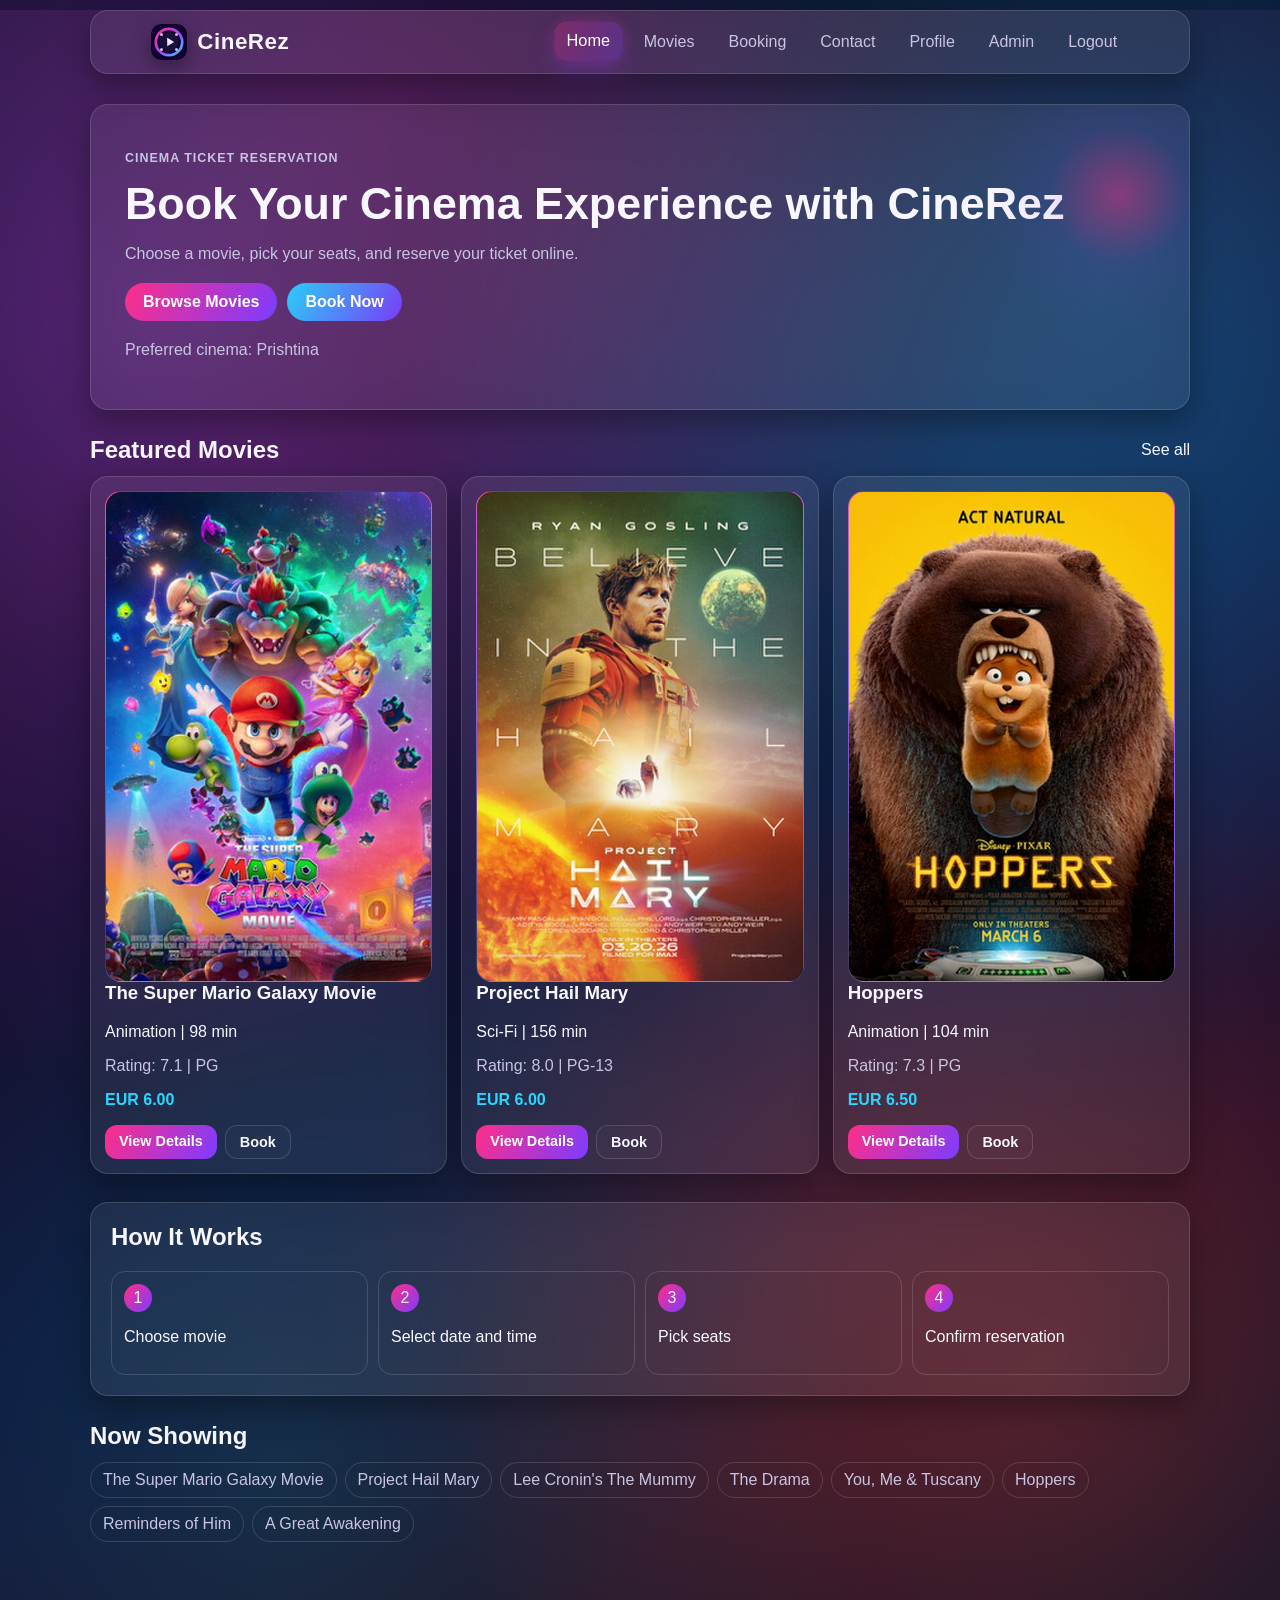
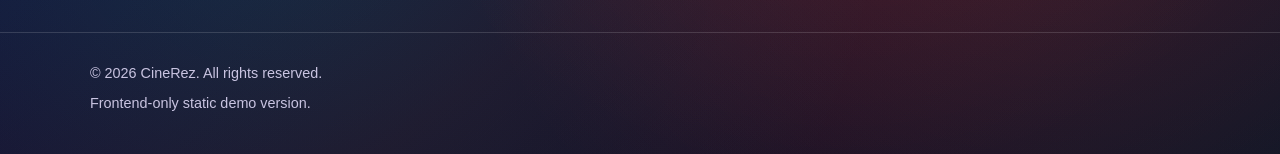
==== index.html @ 10717998 "Added Front-end Structure" ====
<!DOCTYPE html>
<html lang="en">
<head>
    <meta charset="UTF-8">
    <meta name="viewport" content="width=device-width, initial-scale=1.0">
    <title>Home | CineRez</title>
    <link rel="stylesheet" href="css/style.css">
    <noscript><style>body{opacity:1!important;transform:none!important;}</style></noscript>
    <script defer src="js/main.js"></script>
</head>
<body>
<div class="background-overlay"></div>

<header class="site-header glass">
    <div class="container nav-wrap">
        <a class="logo" href="index.html" aria-label="CineRez home">
            <img src="images/cinerez-logo.svg" alt="CineRez logo">
            <span>CineRez</span>
        </a>
        <button class="menu-toggle" id="menuToggle" aria-label="Toggle menu">Menu</button>
        <nav id="mainNav">
            <a class="active" href="index.html">Home</a>
            <a href="movies.html">Movies</a>
            <a href="booking.html">Booking</a>
            <a href="contact.html">Contact</a>
            <a href="profile.html">Profile</a>
            <a href="admin.html">Admin</a>
            <a href="login.html">Logout</a>
        </nav>
    </div>
</header>

<main class="container">
    <section class="hero glass">
        <div class="hero-content">
            <p class="eyebrow">Cinema Ticket Reservation</p>
            <h1>Book Your Cinema Experience with CineRez</h1>
            <p>Choose a movie, pick your seats, and reserve your ticket online.</p>
            <div class="hero-actions">
                <a class="btn btn-primary" href="movies.html">Browse Movies</a>
                <a class="btn btn-secondary" href="movies.html">Book Now</a>
            </div>
            <p class="small-muted">Preferred cinema: Prishtina</p>
        </div>
        <div class="hero-glow"></div>
    </section>

    <section>
        <div class="section-head">
            <h2>Featured Movies</h2>
            <a href="movies.html">See all</a>
        </div>
        <div class="movie-grid">
            <article class="movie-card glass">
                <div class="poster-placeholder"><img src="images/movie1.jpg" alt="The Super Mario Galaxy Movie poster"></div>
                <h3>The Super Mario Galaxy Movie</h3>
                <p>Animation | 98 min</p>
                <p class="rating">Rating: 7.1 | PG</p>
                <p class="price">EUR 6.00</p>
                <div class="card-actions">
                    <a class="btn btn-sm" href="movie-details.html">View Details</a>
                    <a class="btn btn-sm btn-outline" href="booking.html">Book</a>
                </div>
            </article>
            <article class="movie-card glass">
                <div class="poster-placeholder"><img src="images/movie2.jpg" alt="Project Hail Mary poster"></div>
                <h3>Project Hail Mary</h3>
                <p>Sci-Fi | 156 min</p>
                <p class="rating">Rating: 8.0 | PG-13</p>
                <p class="price">EUR 6.00</p>
                <div class="card-actions">
                    <a class="btn btn-sm" href="movie-details.html">View Details</a>
                    <a class="btn btn-sm btn-outline" href="booking.html">Book</a>
                </div>
            </article>
            <article class="movie-card glass">
                <div class="poster-placeholder"><img src="images/movie6.jpg" alt="Hoppers poster"></div>
                <h3>Hoppers</h3>
                <p>Animation | 104 min</p>
                <p class="rating">Rating: 7.3 | PG</p>
                <p class="price">EUR 6.50</p>
                <div class="card-actions">
                    <a class="btn btn-sm" href="movie-details.html">View Details</a>
                    <a class="btn btn-sm btn-outline" href="booking.html">Book</a>
                </div>
            </article>
        </div>
    </section>

    <section class="glass how-it-works">
        <h2>How It Works</h2>
        <div class="steps">
            <div><span>1</span><p>Choose movie</p></div>
            <div><span>2</span><p>Select date and time</p></div>
            <div><span>3</span><p>Pick seats</p></div>
            <div><span>4</span><p>Confirm reservation</p></div>
        </div>
    </section>

    <section>
        <div class="section-head"><h2>Now Showing</h2></div>
        <div class="ticker">
            <span>The Super Mario Galaxy Movie</span>
            <span>Project Hail Mary</span>
            <span>Lee Cronin's The Mummy</span>
            <span>The Drama</span>
            <span>You, Me &amp; Tuscany</span>
            <span>Hoppers</span>
            <span>Reminders of Him</span>
            <span>A Great Awakening</span>
        </div>
    </section>
</main>

<footer class="site-footer">
    <div class="container footer-inner">
        <p>&copy; 2026 CineRez. All rights reserved.</p>
        <p>Frontend-only static demo version.</p>
    </div>
</footer>
</body>
</html>
---- css/style.css ----
:root {
    --bg-main: #0b0620;
    --bg-alt: #12002f;
    --card-bg: rgba(255, 255, 255, 0.07);
    --text-main: #f8f7ff;
    --text-muted: #c9c4e1;
    --pink: #ff2e88;
    --purple: #7c3cff;
    --cyan: #27d7ff;
    --danger: #ff5a76;
    --success: #47d888;
    --border: rgba(255, 255, 255, 0.14);
}

* {
    box-sizing: border-box;
}

body {
    margin: 0;
    font-family: "Manrope", "Sora", "Segoe UI", sans-serif;
    color: var(--text-main);
    background:
        radial-gradient(circle at 12% 18%, rgba(152, 74, 255, 0.35) 0%, rgba(10, 7, 26, 0) 42%),
        radial-gradient(circle at 86% 16%, rgba(30, 185, 255, 0.26) 0%, rgba(8, 8, 24, 0) 38%),
        radial-gradient(circle at 82% 78%, rgba(255, 89, 69, 0.2) 0%, rgba(9, 8, 25, 0) 36%),
        radial-gradient(circle at 22% 84%, rgba(0, 215, 194, 0.16) 0%, rgba(8, 8, 24, 0) 34%),
        linear-gradient(150deg, #080611 0%, #0b0620 34%, #10072a 62%, #09051a 100%);
    min-height: 100vh;
    opacity: 0;
    transform: translateY(10px);
    transition: opacity 0.35s ease, transform 0.4s ease;
}

body.page-loaded {
    opacity: 1;
    transform: translateY(0);
}

body.page-leaving {
    opacity: 0;
    transform: translateY(8px);
}

a {
    color: inherit;
    text-decoration: none;
}

.background-overlay {
    position: fixed;
    inset: 0;
    background:
        radial-gradient(circle at 30% 6%, rgba(255, 72, 155, 0.14), rgba(255, 72, 155, 0) 35%),
        radial-gradient(circle at 76% 28%, rgba(42, 180, 255, 0.13), rgba(42, 180, 255, 0) 38%),
        radial-gradient(circle at 66% 72%, rgba(255, 102, 67, 0.11), rgba(255, 102, 67, 0) 34%),
        linear-gradient(
            145deg,
            rgba(130, 82, 255, 0.08) 0%,
            rgba(255, 66, 149, 0.08) 24%,
            rgba(14, 148, 255, 0.08) 52%,
            rgba(255, 83, 53, 0.08) 76%,
            rgba(15, 187, 169, 0.08) 100%
        );
    z-index: -3;
}

.ambient-lines {
    position: fixed;
    inset: 0;
    pointer-events: none;
    z-index: -2;
    overflow: hidden;
}

.ambient-line {
    position: fixed;
    top: -8%;
    height: 116vh;
    width: clamp(120px, 15vw, 300px);
    opacity: 0.6;
    background:
        radial-gradient(70% 36% at 30% 16%, rgba(255, 67, 163, 0.45), rgba(255, 67, 163, 0) 78%),
        radial-gradient(80% 42% at 72% 44%, rgba(136, 74, 255, 0.42), rgba(136, 74, 255, 0) 82%),
        radial-gradient(72% 36% at 36% 74%, rgba(40, 201, 255, 0.36), rgba(40, 201, 255, 0) 84%),
        radial-gradient(68% 34% at 64% 92%, rgba(255, 106, 71, 0.34), rgba(255, 106, 71, 0) 88%);
    box-shadow:
        0 0 30px rgba(255, 46, 136, 0.18),
        0 0 56px rgba(124, 60, 255, 0.18),
        0 0 76px rgba(39, 215, 255, 0.16);
    filter: blur(5px) saturate(1.1);
    animation: auroraDrift 24s ease-in-out infinite, auroraHue 18s linear infinite;
}

.ambient-line::before,
.ambient-line::after {
    content: "";
    position: absolute;
    inset: 0;
    pointer-events: none;
    border-radius: 50% 38% 44% 52% / 44% 52% 38% 46%;
}

.ambient-line::before {
    background: linear-gradient(
        190deg,
        rgba(255, 72, 155, 0.28) 0%,
        rgba(126, 70, 255, 0.3) 36%,
        rgba(49, 198, 255, 0.28) 68%,
        rgba(255, 109, 64, 0.22) 100%
    );
    filter: blur(18px);
    opacity: 0.8;
    animation: auroraBreath 22s ease-in-out infinite;
}

.ambient-line::after {
    inset: 8% 24% 8% 24%;
    background: linear-gradient(
        180deg,
        rgba(255, 255, 255, 0) 0%,
        rgba(255, 255, 255, 0.18) 22%,
        rgba(255, 255, 255, 0.3) 46%,
        rgba(255, 255, 255, 0.14) 72%,
        rgba(255, 255, 255, 0) 100%
    );
    filter: blur(12px);
    mix-blend-mode: screen;
}

.ambient-line.left {
    left: -30px;
}

.ambient-line.right {
    right: -30px;
    animation-delay: -9s, -4s;
}

@keyframes auroraDrift {
    0% {
        transform: translateY(-24px);
    }
    50% {
        transform: translateY(16px);
    }
    100% {
        transform: translateY(-24px);
    }
}

@keyframes auroraHue {
    0% {
        filter: blur(5px) saturate(1.08) hue-rotate(0deg);
        opacity: 0.5;
    }
    100% {
        filter: blur(7px) saturate(1.2) hue-rotate(20deg);
        opacity: 0.68;
    }
}

@keyframes auroraBreath {
    0% {
        transform: translateY(-14px) scaleY(0.96);
    }
    50% {
        transform: translateY(12px) scaleY(1.05);
    }
    100% {
        transform: translateY(-14px) scaleY(0.96);
    }
}

.container {
    width: min(1100px, 92%);
    margin: 0 auto;
}

.glass {
    background: var(--card-bg);
    border: 1px solid var(--border);
    backdrop-filter: blur(12px);
    border-radius: 18px;
    box-shadow: 0 12px 30px rgba(0, 0, 0, 0.34);
}

.page-head,
.filters,
.booking-layout > .glass,
.checkout-grid > .glass,
.profile-grid > .glass,
.stats-grid > .glass,
.auth-card,
.summary-card,
.ticket-card {
    padding: clamp(16px, 1.8vw, 24px);
}

.panel-card {
    padding: clamp(16px, 1.8vw, 24px);
    margin-top: 16px;
}

.glass h1,
.glass h2,
.glass h3 {
    margin-top: 0;
}

.site-header {
    position: sticky;
    top: 10px;
    z-index: 20;
    margin: 10px auto;
    width: min(1100px, 92%);
}

.nav-wrap {
    display: flex;
    align-items: center;
    justify-content: space-between;
    gap: 14px;
    padding: 12px 16px;
}

.logo {
    font-size: 1.4rem;
    font-weight: 700;
    letter-spacing: 0.5px;
    display: inline-flex;
    align-items: center;
    gap: 0.65rem;
}

.logo img {
    width: 36px;
    height: 36px;
    border-radius: 10px;
    box-shadow: 0 7px 20px rgba(0, 0, 0, 0.35);
}

.logo span {
    font-family: "Sora", "Manrope", sans-serif;
    font-weight: 800;
}

nav {
    display: flex;
    align-items: center;
    gap: 10px;
}

nav a {
    padding: 10px 12px;
    border-radius: 12px;
    color: var(--text-muted);
    transition: background 0.32s ease, transform 0.28s ease, box-shadow 0.32s ease, color 0.3s ease;
}

nav a:hover,
nav a.active {
    color: #fff;
    background: linear-gradient(120deg, rgba(255, 46, 136, 0.28), rgba(124, 60, 255, 0.3));
    transform: translateY(-1px) scale(1.02);
    box-shadow: 0 10px 24px rgba(124, 60, 255, 0.23), 0 0 14px rgba(255, 46, 136, 0.2);
}

nav a:active {
    transform: translateY(0) scale(0.98);
    box-shadow: 0 6px 14px rgba(124, 60, 255, 0.18);
}

.menu-toggle {
    display: none;
    border: 1px solid var(--border);
    border-radius: 10px;
    background: transparent;
    color: #fff;
    padding: 8px 12px;
    transition: background 0.3s ease, box-shadow 0.3s ease, transform 0.2s ease;
}

.menu-toggle:hover {
    background: rgba(255, 255, 255, 0.08);
    box-shadow: 0 0 0 2px rgba(124, 60, 255, 0.26), 0 8px 18px rgba(124, 60, 255, 0.25);
    transform: translateY(-1px);
}

.menu-toggle:active {
    transform: scale(0.97);
}

main {
    padding: 20px 0 60px;
}

.hero {
    position: relative;
    overflow: hidden;
    padding: 34px;
    margin-bottom: 24px;
}

.hero-content h1 {
    margin: 8px 0 12px;
    font-size: clamp(1.9rem, 4vw, 2.8rem);
}

.eyebrow {
    color: var(--cyan);
    font-weight: 600;
    text-transform: uppercase;
    letter-spacing: 0.08em;
    font-size: 0.78rem;
}

.hero-content p {
    color: var(--text-muted);
    max-width: 620px;
}

.hero-actions {
    display: flex;
    gap: 10px;
    flex-wrap: wrap;
    margin: 20px 0;
}

.hero-glow {
    position: absolute;
    right: -70px;
    top: -50px;
    width: 280px;
    height: 280px;
    background: radial-gradient(circle, rgba(255, 46, 136, 0.43), rgba(124, 60, 255, 0.08), transparent 70%);
}

.btn {
    display: inline-block;
    border: 0;
    border-radius: 999px;
    padding: 10px 18px;
    font-weight: 600;
    cursor: pointer;
    transition: background 0.35s ease, transform 0.24s ease, box-shadow 0.35s ease, color 0.3s ease, border-color 0.3s ease;
}

.btn:hover {
    transform: translateY(-2px) scale(1.02);
    box-shadow: 0 0 0 1px rgba(255, 255, 255, 0.22), 0 12px 26px rgba(124, 60, 255, 0.34), 0 0 18px rgba(255, 46, 136, 0.24);
}

.btn:active {
    transform: translateY(0) scale(0.97);
    box-shadow: 0 5px 14px rgba(124, 60, 255, 0.28);
}

.btn-primary,
.btn-sm {
    background: linear-gradient(120deg, var(--pink), var(--purple));
    color: #fff;
}

.btn-secondary {
    background: linear-gradient(120deg, rgba(39, 215, 255, 0.95), rgba(124, 60, 255, 0.95));
    color: #fff;
}

.btn-outline {
    border: 1px solid var(--border);
    color: var(--text-main);
    background: rgba(255, 255, 255, 0.02);
}

.btn-outline:hover {
    border-color: rgba(39, 215, 255, 0.45);
    background: rgba(39, 215, 255, 0.12);
    color: #fff;
}

.btn-sm {
    padding: 8px 14px;
    border-radius: 12px;
    font-size: 0.9rem;
}

.section-head {
    margin: 26px 0 12px;
    display: flex;
    justify-content: space-between;
    align-items: center;
}

.section-head h2 {
    margin: 0;
}

.movie-grid {
    display: grid;
    grid-template-columns: repeat(auto-fit, minmax(220px, 1fr));
    gap: 14px;
}

.movie-card {
    padding: 14px;
    transition: transform 0.25s ease, box-shadow 0.25s ease, border-color 0.25s ease;
}

.movie-card:hover {
    transform: translateY(-4px);
    border-color: rgba(255, 255, 255, 0.32);
    box-shadow: 0 16px 30px rgba(0, 0, 0, 0.4);
}

.poster-placeholder {
    width: 100%;
    aspect-ratio: 2/3;
    border-radius: 16px;
    background: linear-gradient(160deg, rgba(255, 46, 136, 0.95), rgba(124, 60, 255, 0.92), rgba(11, 6, 32, 0.95));
    border: 1px solid rgba(255, 255, 255, 0.2);
    overflow: hidden;
}

.poster-placeholder img {
    width: 100%;
    height: 100%;
    display: block;
    object-fit: cover;
}

.poster-placeholder.large {
    max-width: 300px;
}

.rating,
.small-muted {
    color: var(--text-muted);
}

.price {
    color: var(--cyan);
    font-weight: 700;
}

.card-actions {
    display: flex;
    gap: 8px;
    margin-top: 8px;
}

.how-it-works {
    margin-top: 28px;
    padding: 20px;
}

.steps {
    display: grid;
    grid-template-columns: repeat(auto-fit, minmax(120px, 1fr));
    gap: 10px;
}

.steps div {
    padding: 12px;
    border-radius: 14px;
    border: 1px solid var(--border);
}

.steps span {
    display: inline-block;
    width: 28px;
    height: 28px;
    border-radius: 50%;
    text-align: center;
    line-height: 28px;
    background: linear-gradient(130deg, var(--pink), var(--purple));
}

.ticker {
    display: flex;
    flex-wrap: wrap;
    gap: 8px;
    margin-top: 10px;
}

.ticker span {
    padding: 8px 12px;
    border-radius: 999px;
    border: 1px solid var(--border);
    color: var(--text-muted);
}

.page-head {
    padding: 18px;
    margin-bottom: 16px;
}

.filters {
    padding: 14px;
    margin-bottom: 16px;
}

.filter-form {
    display: grid;
    grid-template-columns: repeat(5, minmax(0, 1fr));
    gap: 10px;
}

input,
select,
textarea {
    width: 100%;
    border-radius: 10px;
    border: 1px solid var(--border);
    background: rgba(255, 255, 255, 0.06);
    color: #fff;
    padding: 10px;
}

input,
select,
textarea,
.faq-question {
    transition: border-color 0.22s ease, box-shadow 0.22s ease, background 0.22s ease, transform 0.18s ease;
}

input:focus,
select:focus,
textarea:focus {
    outline: none;
    border-color: rgba(39, 215, 255, 0.55);
    box-shadow: 0 0 0 3px rgba(39, 215, 255, 0.16);
    background: rgba(255, 255, 255, 0.09);
}

option {
    background: #1a1338;
}

.stack-form {
    display: grid;
    gap: 8px;
}

.empty-state,
.error-box {
    padding: 20px;
    text-align: center;
}

.movie-details {
    display: grid;
    grid-template-columns: minmax(220px, 320px) 1fr;
    gap: 20px;
    padding: 20px;
}

.showtimes {
    display: flex;
    gap: 8px;
    flex-wrap: wrap;
    margin: 8px 0 14px;
}

.showtimes span {
    border: 1px solid var(--border);
    padding: 8px 10px;
    border-radius: 999px;
}

.booking-layout {
    display: grid;
    grid-template-columns: 1fr 1.2fr;
    gap: 16px;
    align-items: start;
}

.ticket-grid {
    display: grid;
    grid-template-columns: repeat(3, minmax(0, 1fr));
    gap: 10px;
}

.seat-panel {
    padding: 16px;
}

.screen-arc {
    margin: 10px auto 16px;
    width: 92%;
    text-align: center;
    color: var(--text-muted);
    border-top: 4px solid var(--pink);
    border-radius: 50%;
    padding-top: 8px;
    box-shadow: 0 -6px 22px rgba(255, 46, 136, 0.45);
}

.seat-map {
    display: grid;
    gap: 7px;
}

.seat-row {
    display: grid;
    grid-template-columns: 18px repeat(10, minmax(0, 1fr));
    gap: 5px;
    align-items: center;
}

.row-label {
    font-size: 0.75rem;
    color: var(--text-muted);
}

.seat {
    border: 1px solid transparent;
    border-radius: 7px;
    padding: 8px 0;
    background: rgba(124, 60, 255, 0.24);
    color: #fff;
    font-size: 0.72rem;
    cursor: pointer;
    transition: all 0.2s ease;
}

.seat.available:hover {
    border-color: var(--cyan);
}

.seat.occupied {
    background: rgba(255, 46, 136, 0.55);
    cursor: not-allowed;
}

.seat.selected {
    background: rgba(39, 215, 255, 0.7);
    color: #051124;
    font-weight: 700;
}

.legend {
    display: flex;
    gap: 12px;
    flex-wrap: wrap;
    margin-top: 12px;
    font-size: 0.88rem;
}

.seat-dot {
    width: 11px;
    height: 11px;
    border-radius: 50%;
    display: inline-block;
    margin-right: 4px;
}

.seat-dot.available {
    background: rgba(124, 60, 255, 0.85);
}

.seat-dot.occupied {
    background: rgba(255, 46, 136, 0.85);
}

.seat-dot.selected {
    background: rgba(39, 215, 255, 0.95);
}

.checkout-grid,
.profile-grid,
.stats-grid {
    display: grid;
    grid-template-columns: 1fr 1fr;
    gap: 16px;
    align-items: start;
}

.summary-card,
.ticket-card,
.auth-card {
    padding: 18px;
}

.recent-activity-card p {
    margin: 0.55rem 0;
}

.activity-grid {
    display: grid;
    grid-template-columns: repeat(auto-fit, minmax(200px, 1fr));
    gap: 8px 16px;
}

.dashboard-table-card h2 {
    margin-bottom: 12px;
}

.stat-card {
    padding: 16px;
}

.stat-card p {
    font-size: 1.6rem;
    margin: 8px 0 0;
    color: var(--cyan);
}

.table-wrap {
    overflow-x: auto;
}

table {
    width: 100%;
    border-collapse: collapse;
}

th,
td {
    border-bottom: 1px solid var(--border);
    padding: 10px;
    text-align: left;
    font-size: 0.92rem;
}

thead th {
    color: #efeaff;
    font-size: 0.97rem;
    letter-spacing: 0.01em;
    background: rgba(255, 255, 255, 0.03);
}

tbody tr {
    transition: background 0.2s ease;
}

tbody tr:hover {
    background: rgba(255, 255, 255, 0.035);
}

.alert {
    padding: 10px 12px;
    border-radius: 12px;
    margin: 10px 0;
}

.alert.error {
    background: rgba(255, 90, 118, 0.15);
    border: 1px solid rgba(255, 90, 118, 0.55);
}

.alert.success,
.success-card {
    background: rgba(71, 216, 136, 0.12);
    border: 1px solid rgba(71, 216, 136, 0.52);
    padding: 14px;
}

.demo-box {
    margin-top: 14px;
    border: 1px dashed var(--border);
    border-radius: 12px;
    padding: 10px;
    color: var(--text-muted);
}

.faq-question {
    width: 100%;
    margin-top: 8px;
    border: 1px solid var(--border);
    background: rgba(255, 255, 255, 0.04);
    color: #fff;
    text-align: left;
    border-radius: 10px;
    padding: 10px;
    cursor: pointer;
}

.faq-question:hover {
    transform: translateY(-1px);
    box-shadow: 0 8px 18px rgba(124, 60, 255, 0.22), 0 0 12px rgba(255, 46, 136, 0.16);
    border-color: rgba(255, 255, 255, 0.3);
}

.faq-question:active {
    transform: scale(0.985);
}

.faq-answer {
    max-height: 0;
    overflow: hidden;
    opacity: 0;
    padding: 0 4px;
    color: var(--text-muted);
    transition: max-height 0.28s ease, opacity 0.25s ease, padding 0.2s ease;
}

.faq-answer.open {
    max-height: 110px;
    opacity: 1;
    padding: 8px 4px 12px;
}

.stack-form label {
    margin-top: 4px;
    color: #f2ebff;
}

.stack-form > p.small-muted {
    margin: 4px 0 6px;
}

.site-footer {
    border-top: 1px solid var(--border);
    margin-top: 30px;
}

.footer-inner {
    padding: 18px 0 28px;
    color: var(--text-muted);
    font-size: 0.9rem;
}

@media (max-width: 900px) {
    .booking-layout,
    .movie-details,
    .checkout-grid,
    .profile-grid,
    .stats-grid {
        grid-template-columns: 1fr;
    }

    .filter-form {
        grid-template-columns: 1fr 1fr;
    }

    .ticket-grid {
        grid-template-columns: 1fr;
    }
}

@media (max-width: 760px) {
    .menu-toggle {
        display: inline-block;
    }

    nav {
        display: none;
        position: absolute;
        right: 14px;
        top: 58px;
        background: #1a103f;
        border: 1px solid var(--border);
        border-radius: 12px;
        padding: 10px;
        flex-direction: column;
        min-width: 160px;
    }

    nav.open {
        display: flex;
    }

    .hero {
        padding: 24px;
    }

    .filter-form {
        grid-template-columns: 1fr;
    }

    .card-actions {
        flex-direction: column;
    }
}

@media (max-width: 1200px) {
    .ambient-line {
        width: clamp(86px, 10vw, 170px);
        opacity: 0.4;
    }
}

@media (max-width: 860px) {
    .ambient-lines {
        display: none;
    }
}

@media (prefers-reduced-motion: reduce) {
    * {
        transition-duration: 0.01ms !important;
        animation-duration: 0.01ms !important;
    }

    body {
        opacity: 1;
        transform: none;
    }
}
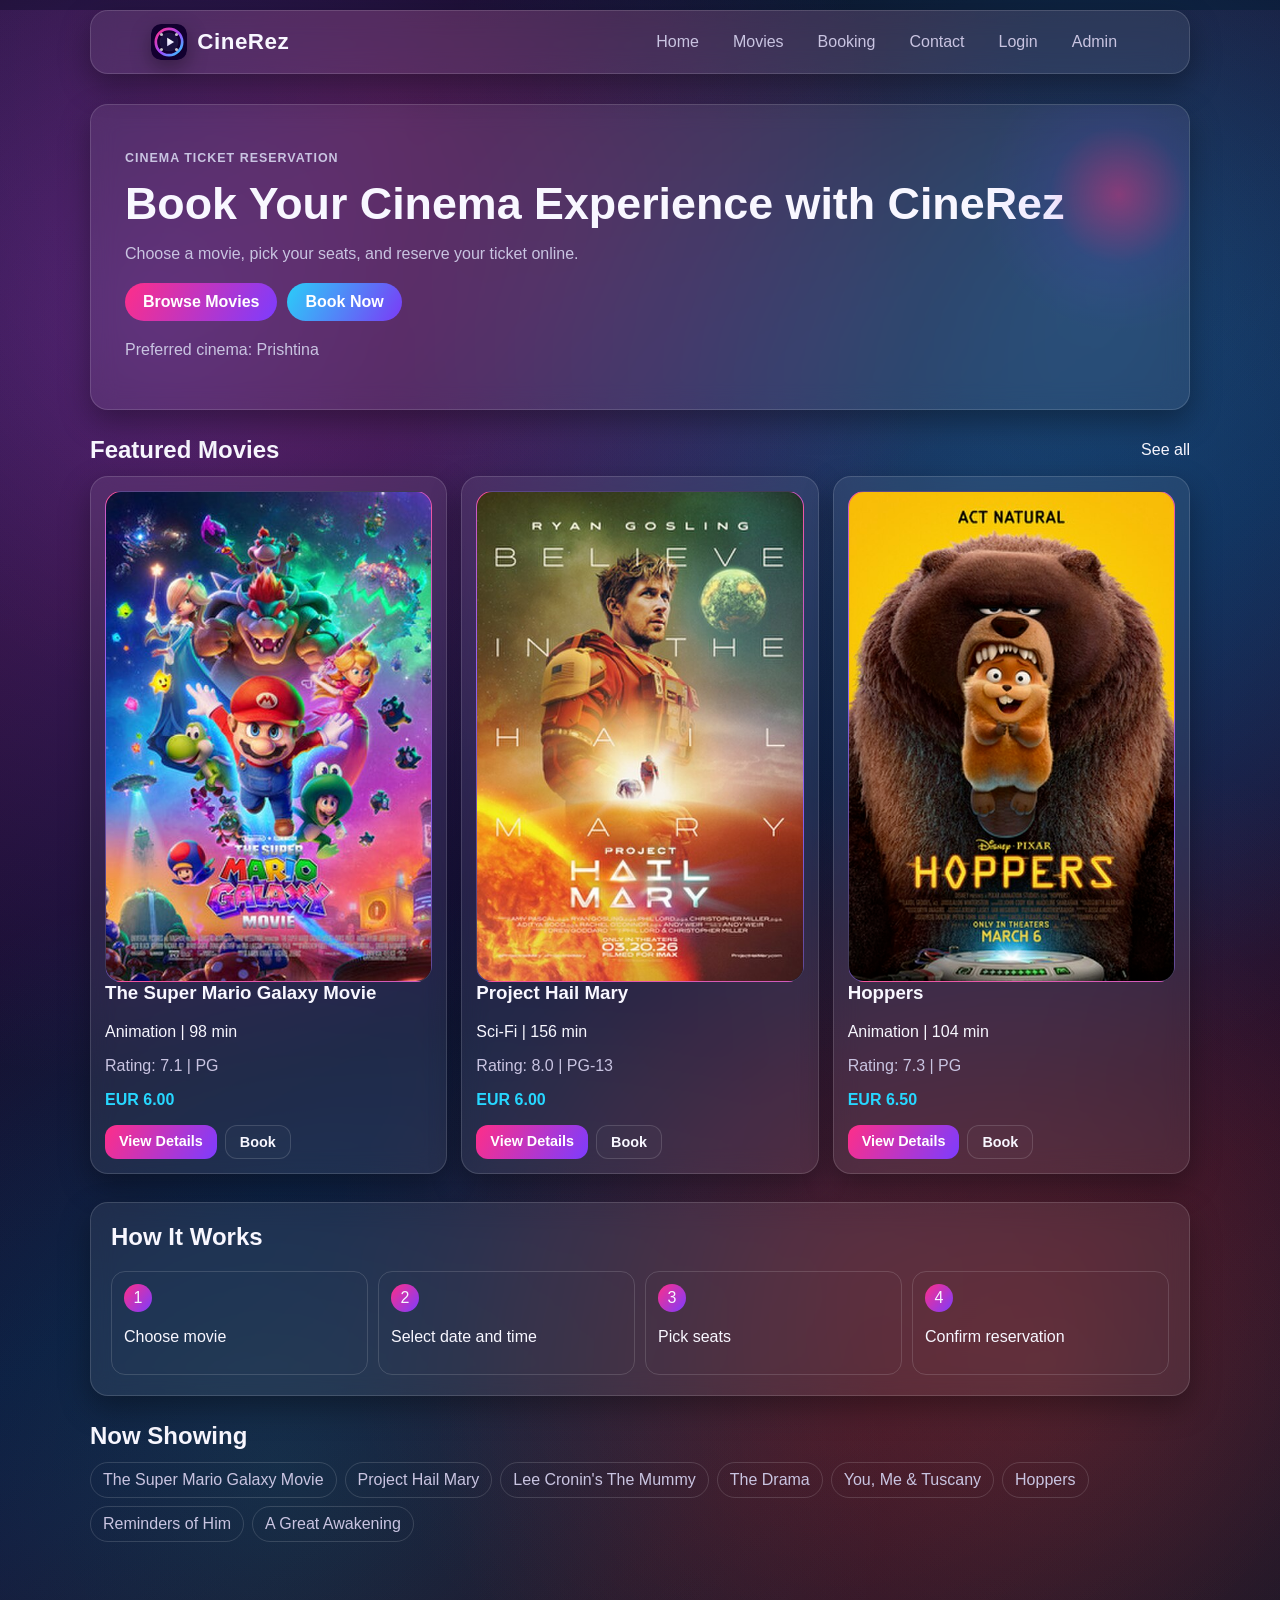
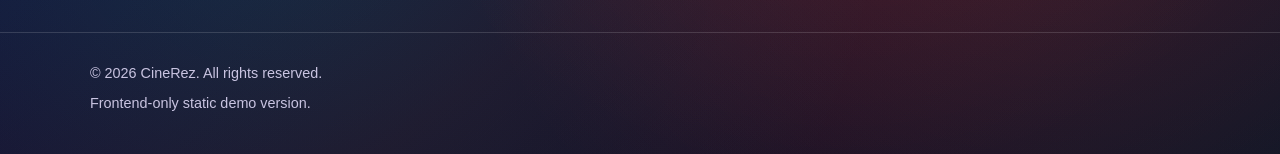
==== commit 6ceb8bde: "Fixes and connection frontend with backend logic" ====
--- a/index.html
+++ b/index.html
@@ -19,14 +19,10 @@
         </a>
         <button class="menu-toggle" id="menuToggle" aria-label="Toggle menu">Menu</button>
         <nav id="mainNav">
-            <a class="active" href="index.html">Home</a>
-            <a href="movies.html">Movies</a>
-            <a href="booking.html">Booking</a>
-            <a href="contact.html">Contact</a>
-            <a href="profile.html">Profile</a>
-            <a href="admin.html">Admin</a>
-            <a href="login.html">Logout</a>
-        </nav>
+    <a href="index.html">Home</a>
+    <a href="movies.html">Movies</a>
+    <a href="booking.php">Booking</a> <a href="contact.html">Contact</a>
+    <a href="login.php">Login</a> <a href="admin.php">Admin</a> </nav>
     </div>
 </header>
 
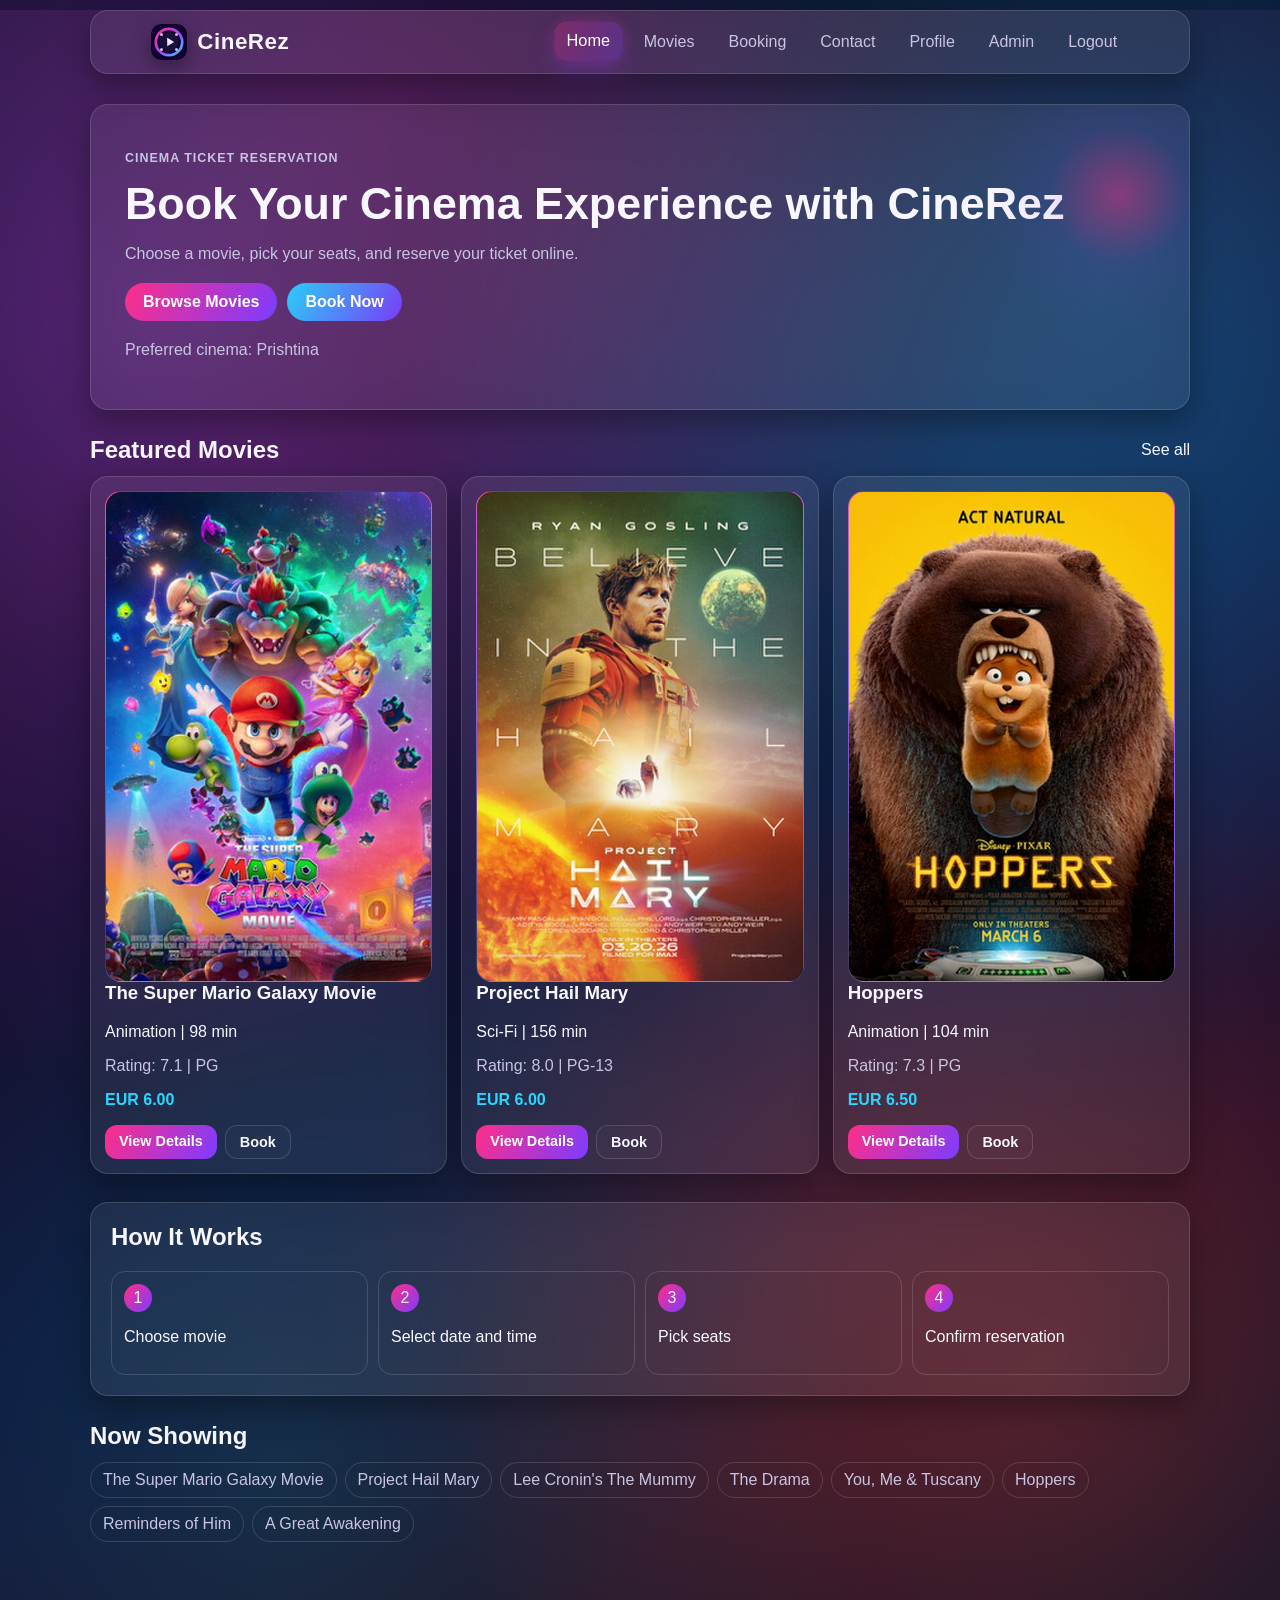
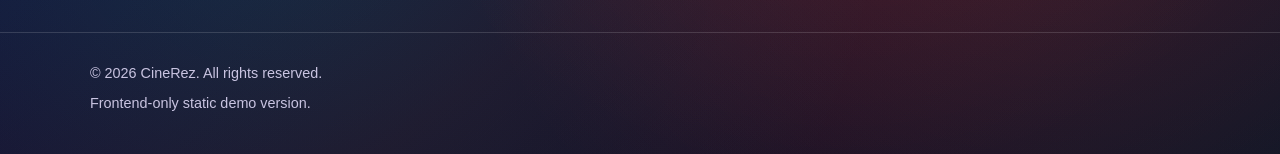
==== commit 8ce196e7: "Merge branch 'structure-frontend' of https://github.com/eda5krq/CineRez into branch/eda-oop-domain" ====
--- a/index.html
+++ b/index.html
@@ -19,10 +19,14 @@
         </a>
         <button class="menu-toggle" id="menuToggle" aria-label="Toggle menu">Menu</button>
         <nav id="mainNav">
-    <a href="index.html">Home</a>
-    <a href="movies.html">Movies</a>
-    <a href="booking.php">Booking</a> <a href="contact.html">Contact</a>
-    <a href="login.php">Login</a> <a href="admin.php">Admin</a> </nav>
+            <a class="active" href="index.html">Home</a>
+            <a href="movies.html">Movies</a>
+            <a href="booking.html">Booking</a>
+            <a href="contact.html">Contact</a>
+            <a href="profile.html">Profile</a>
+            <a href="admin.html">Admin</a>
+            <a href="login.html">Logout</a>
+        </nav>
     </div>
 </header>
 
